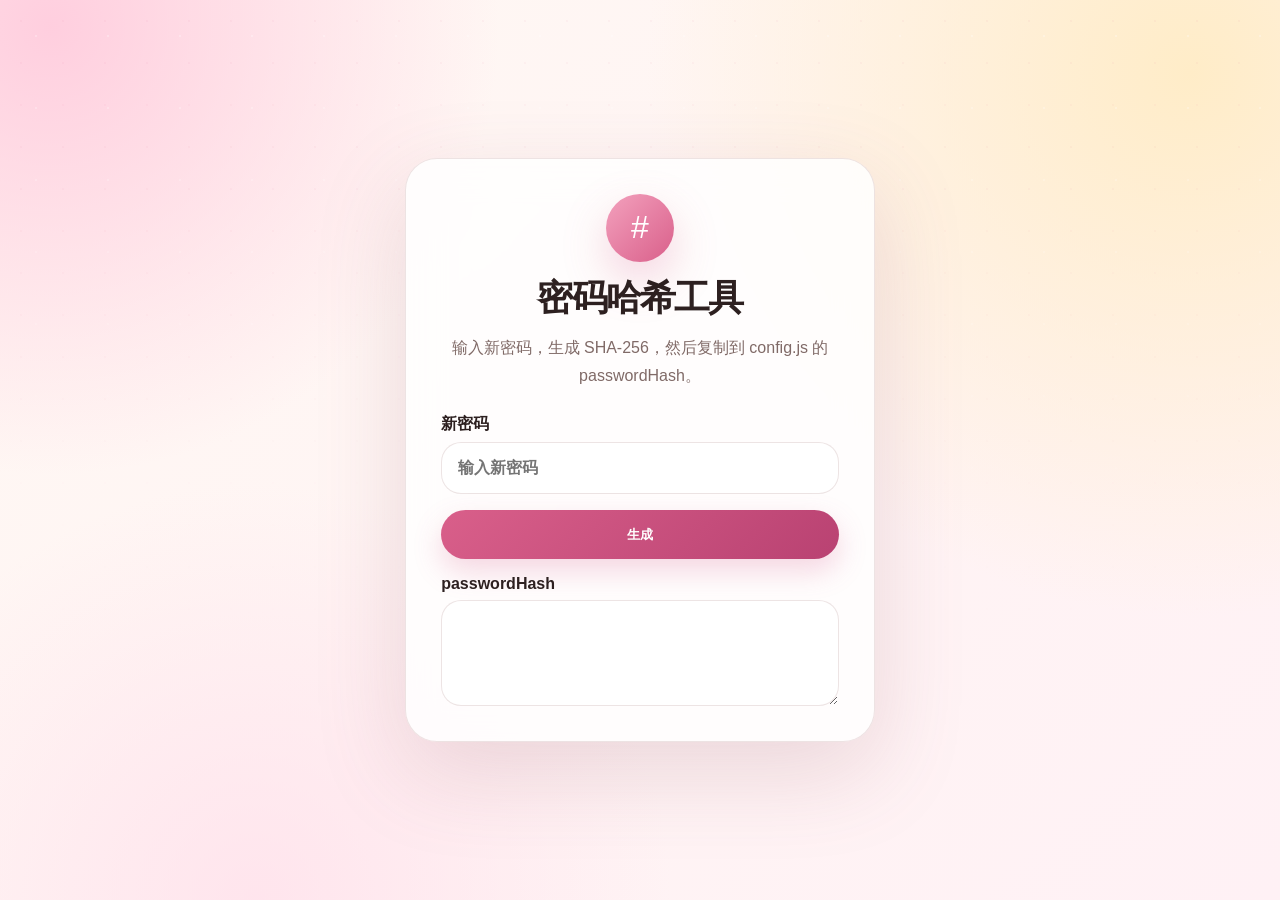
==== tools/password.html @ 84219e4f "Add files via upload" ====
<!doctype html>
<html lang="zh-CN">
<head>
  <meta charset="utf-8" />
  <meta name="viewport" content="width=device-width, initial-scale=1" />
  <title>密码哈希生成工具</title>
  <link rel="stylesheet" href="../assets/css/style.css" />
</head>
<body class="login-body">
  <main class="login-card">
    <div class="brand-mark">#</div>
    <h1>密码哈希工具</h1>
    <p class="muted">输入新密码，生成 SHA-256，然后复制到 config.js 的 passwordHash。</p>
    <div class="form">
      <label>新密码<input id="pwd" type="text" placeholder="输入新密码" /></label>
      <button id="btn">生成</button>
      <label>passwordHash<textarea id="out" rows="4" readonly></textarea></label>
    </div>
  </main>
  <script src="../assets/js/auth.js"></script>
  <script>
    document.getElementById('btn').addEventListener('click', async () => {
      const pwd = document.getElementById('pwd').value;
      document.getElementById('out').value = await sha256(pwd);
    });
  </script>
</body>
</html>
---- assets/css/style.css ----
:root {
  --bg: #fff8f3;
  --bg2: #fff1f5;
  --card: rgba(255, 255, 255, .76);
  --card-strong: rgba(255, 255, 255, .92);
  --text: #2d2020;
  --muted: #806a67;
  --line: rgba(143, 87, 89, .16);
  --accent: #d95f8a;
  --accent-dark: #b94272;
  --cream: #fff1d8;
  --pink: #ffd7e6;
  --rose: #f3a1bd;
  --shadow: 0 30px 90px rgba(145, 85, 102, .18);
}

* { box-sizing: border-box; }
html { scroll-behavior: smooth; }
body {
  margin: 0;
  font-family: ui-sans-serif, -apple-system, BlinkMacSystemFont, "Segoe UI", "PingFang SC", "Microsoft YaHei", Arial, sans-serif;
  color: var(--text);
  background:
    radial-gradient(circle at 4% 3%, rgba(255, 199, 219, .85), transparent 28rem),
    radial-gradient(circle at 93% 8%, rgba(255, 236, 198, .96), transparent 34rem),
    radial-gradient(circle at 20% 100%, rgba(255, 220, 233, .65), transparent 26rem),
    linear-gradient(135deg, var(--bg), var(--bg2));
  min-height: 100vh;
}
body::before {
  content: "";
  position: fixed;
  inset: 0;
  pointer-events: none;
  background-image:
    radial-gradient(circle, rgba(217,95,138,.12) 1px, transparent 1.5px),
    radial-gradient(circle, rgba(255,255,255,.7) 1px, transparent 1.5px);
  background-size: 42px 42px, 72px 72px;
  mask-image: linear-gradient(to bottom, rgba(0,0,0,.4), transparent 72%);
}

a { color: inherit; text-decoration: none; }
button, .button {
  border: 0;
  border-radius: 999px;
  padding: .95rem 1.35rem;
  background: linear-gradient(135deg, var(--accent), var(--accent-dark));
  color: white;
  cursor: pointer;
  font-weight: 800;
  box-shadow: 0 12px 28px rgba(217, 95, 138, .25);
  transition: transform .2s ease, box-shadow .2s ease, opacity .2s ease;
}
button:hover, .button:hover { transform: translateY(-2px); box-shadow: 0 18px 38px rgba(217, 95, 138, .32); }
.button.secondary, button.ghost {
  background: rgba(255,255,255,.68);
  color: var(--text);
  border: 1px solid var(--line);
  box-shadow: none;
}

.topbar {
  position: sticky;
  top: 0;
  z-index: 10;
  display: flex;
  justify-content: space-between;
  align-items: center;
  gap: 1rem;
  padding: 1rem min(5vw, 4rem);
  backdrop-filter: blur(20px);
  background: rgba(255, 248, 243, .78);
  border-bottom: 1px solid var(--line);
}
.logo { font-weight: 950; letter-spacing: -.02em; }
nav { display: flex; align-items: center; gap: .75rem; flex-wrap: wrap; }
nav a { color: var(--muted); font-weight: 800; font-size: .95rem; }
nav a:hover { color: var(--accent-dark); }

.hero {
  min-height: calc(100vh - 72px);
  display: grid;
  grid-template-columns: minmax(0, 1.15fr) minmax(280px, .85fr);
  gap: 2rem;
  align-items: center;
  padding: 6rem min(5vw, 4rem) 5rem;
}
.hero-copy { position: relative; z-index: 1; }
.eyebrow, .section-title p, .login-kicker {
  margin: 0 0 .75rem;
  color: var(--accent-dark);
  font-weight: 950;
  letter-spacing: .14em;
  text-transform: uppercase;
}
h1 {
  font-size: clamp(3rem, 8vw, 7.2rem);
  line-height: .92;
  margin: 0;
  letter-spacing: -.065em;
}
.hero-subtitle {
  margin: 1.5rem 0 1.25rem;
  font-size: 1.12rem;
  line-height: 1.9;
  color: var(--muted);
  max-width: 48rem;
}
.hero-quote {
  display: inline-flex;
  max-width: 100%;
  margin: .25rem 0 1.8rem;
  padding: .85rem 1.05rem;
  border: 1px solid var(--line);
  border-radius: 999px;
  background: rgba(255,255,255,.58);
  color: var(--accent-dark);
  font-weight: 900;
}
.hero-actions { display: flex; gap: 1rem; flex-wrap: wrap; }
.hero-side { display: grid; gap: 1rem; }

.count-card, .mini-card, .private-card, .card, .message-box, .timeline-item, .login-card, .date-card, .wish-item, .letter-card {
  background: var(--card);
  border: 1px solid var(--line);
  box-shadow: var(--shadow);
  border-radius: 2rem;
  backdrop-filter: blur(18px);
}
.count-card {
  min-height: 22rem;
  display: grid;
  place-items: center;
  text-align: center;
  padding: 2rem;
  background:
    linear-gradient(160deg, rgba(255,255,255,.8), rgba(255,242,230,.72)),
    radial-gradient(circle at 65% 20%, rgba(255, 190, 214, .55), transparent 14rem);
}
.count-card strong {
  display: block;
  font-size: clamp(4.5rem, 12vw, 9rem);
  color: var(--accent);
  line-height: 1;
  letter-spacing: -.08em;
}
.count-card span, .mini-card span { color: var(--muted); font-weight: 850; }
.mini-card { padding: 1.25rem 1.4rem; display: grid; gap: .35rem; }
.mini-card strong { font-size: 1.3rem; color: var(--accent-dark); }

.section { padding: 5.2rem min(5vw, 4rem); position: relative; }
.soft-section { background: rgba(255,255,255,.18); border-block: 1px solid rgba(255,255,255,.38); }
.section-title { margin-bottom: 2rem; }
.section-title h2 {
  margin: 0;
  font-size: clamp(2.1rem, 4.4vw, 4.4rem);
  letter-spacing: -.052em;
}
.section-title span { display: block; margin-top: .7rem; color: var(--muted); line-height: 1.8; }

.timeline { display: grid; gap: 1rem; }
.timeline-item {
  padding: 1.35rem;
  display: grid;
  grid-template-columns: 10rem 1fr;
  gap: 1.5rem;
}
.timeline-date { color: var(--accent-dark); font-weight: 950; }
.timeline-date span {
  display: block;
  width: 2.35rem;
  height: 2.35rem;
  margin-bottom: .6rem;
  border-radius: 999px;
  display: grid;
  place-items: center;
  color: #fff;
  background: linear-gradient(135deg, var(--rose), var(--accent));
}
.timeline-item h3, .card h3 { margin: 0 0 .55rem; font-size: 1.25rem; }
.timeline-item p, .card p, .letter-card p, .private-card { margin: 0; color: var(--muted); line-height: 1.88; }

.date-grid { display: grid; grid-template-columns: repeat(4, minmax(0, 1fr)); gap: 1rem; }
.date-card { padding: 1.25rem; background: var(--card-strong); }
.date-card p { margin: 0 0 .4rem; color: var(--accent-dark); font-weight: 900; }
.date-card h3 { margin: 0; font-size: 1.6rem; letter-spacing: -.04em; }
.date-card span { display: block; margin-top: .45rem; color: var(--muted); line-height: 1.6; }

.grid { display: grid; grid-template-columns: repeat(3, minmax(0, 1fr)); gap: 1rem; }
.photo {
  position: relative;
  overflow: hidden;
  min-height: 17rem;
  border-radius: 2rem;
  background:
    linear-gradient(135deg, rgba(255, 214, 227, .86), rgba(255, 245, 222, .9)),
    radial-gradient(circle at 70% 20%, rgba(217,95,138,.35), transparent 10rem);
  border: 1px solid var(--line);
  box-shadow: 0 18px 55px rgba(145, 85, 102, .12);
}
.photo.no-photo::before {
  content: "♡";
  position: absolute;
  inset: 0;
  display: grid;
  place-items: center;
  color: rgba(185, 66, 114, .26);
  font-size: 5rem;
}
.photo img { width: 100%; height: 100%; min-height: 17rem; object-fit: cover; display: block; }
.photo-caption {
  position: absolute;
  left: 1rem;
  right: 1rem;
  bottom: 1rem;
  display: grid;
  gap: .25rem;
  background: rgba(255,255,255,.82);
  border: 1px solid var(--line);
  border-radius: 1.35rem;
  padding: .85rem 1rem;
  backdrop-filter: blur(14px);
}
.photo-caption strong { color: var(--text); }
.photo-caption span { color: var(--muted); font-size: .9rem; line-height: 1.5; }

.cards { display: grid; grid-template-columns: repeat(2, minmax(0, 1fr)); gap: 1rem; }
.card, .private-card, .letter-card { padding: 1.5rem; }
.card-date { color: var(--accent-dark) !important; font-weight: 900; margin-bottom: .45rem !important; }
.diary-card { background: linear-gradient(160deg, rgba(255,255,255,.86), rgba(255,244,238,.72)); }

.wish-list { display: grid; grid-template-columns: repeat(3, minmax(0, 1fr)); gap: 1rem; }
.wish-item { padding: 1.1rem; display: flex; gap: .85rem; align-items: flex-start; background: var(--card-strong); }
.wish-item span { flex: 0 0 auto; width: 2rem; height: 2rem; border-radius: 999px; display: grid; place-items: center; color: #fff; background: var(--accent); font-weight: 900; }
.wish-item p { margin: .2rem 0 0; color: var(--muted); line-height: 1.7; font-weight: 760; }
.letter-card { max-width: 900px; }
.letter-card p + p { margin-top: 1rem; }

.message-box { padding: 1rem; display: grid; gap: 1rem; margin-bottom: 1rem; }
textarea, input {
  width: 100%;
  border: 1px solid var(--line);
  background: rgba(255,255,255,.82);
  border-radius: 1.25rem;
  padding: 1rem;
  font: inherit;
  color: var(--text);
  outline: none;
}
textarea:focus, input:focus { border-color: rgba(217,95,138,.55); box-shadow: 0 0 0 4px rgba(217,95,138,.09); }
footer { text-align: center; padding: 3rem 1rem; color: var(--muted); font-weight: 800; }

.login-body { display: grid; place-items: center; padding: 1rem; min-height: 100vh; overflow: hidden; }
.login-orb { position: fixed; border-radius: 999px; filter: blur(2px); opacity: .55; pointer-events: none; }
.orb-a { width: 24rem; height: 24rem; background: var(--pink); left: -8rem; top: 12%; }
.orb-b { width: 28rem; height: 28rem; background: var(--cream); right: -10rem; bottom: -5rem; }
.login-card { width: min(92vw, 470px); padding: 2.2rem; text-align: center; background: rgba(255,255,255,.82); position: relative; z-index: 1; }
.brand-mark {
  width: 4.25rem;
  height: 4.25rem;
  display: grid;
  place-items: center;
  margin: 0 auto 1rem;
  border-radius: 999px;
  background: linear-gradient(135deg, var(--rose), var(--accent));
  color: white;
  font-size: 2rem;
  box-shadow: 0 18px 45px rgba(217, 95, 138, .28);
}
.login-card h1 { font-size: 2.25rem; line-height: 1.12; letter-spacing: -.05em; }
.muted, .small-tip { color: var(--muted); line-height: 1.75; }
.form { display: grid; gap: 1rem; margin-top: 1.5rem; text-align: left; }
.form label { display: grid; gap: .45rem; font-weight: 850; }
.form button { width: 100%; }
.msg { color: #b42318; min-height: 1.25rem; margin: 0; text-align: center; }
.small-tip { margin-top: 1.5rem; font-size: .9rem; }

@media (max-width: 980px) {
  .hero { grid-template-columns: 1fr; padding-top: 4rem; }
  .date-grid, .grid, .wish-list { grid-template-columns: repeat(2, minmax(0, 1fr)); }
}
@media (max-width: 700px) {
  .topbar { align-items: flex-start; flex-direction: column; }
  nav { gap: .55rem; }
  nav a, nav button { font-size: .88rem; }
  .timeline-item { grid-template-columns: 1fr; }
  .date-grid, .grid, .cards, .wish-list { grid-template-columns: 1fr; }
  .hero { padding-inline: 1.1rem; }
  .section { padding: 4rem 1.1rem; }
}
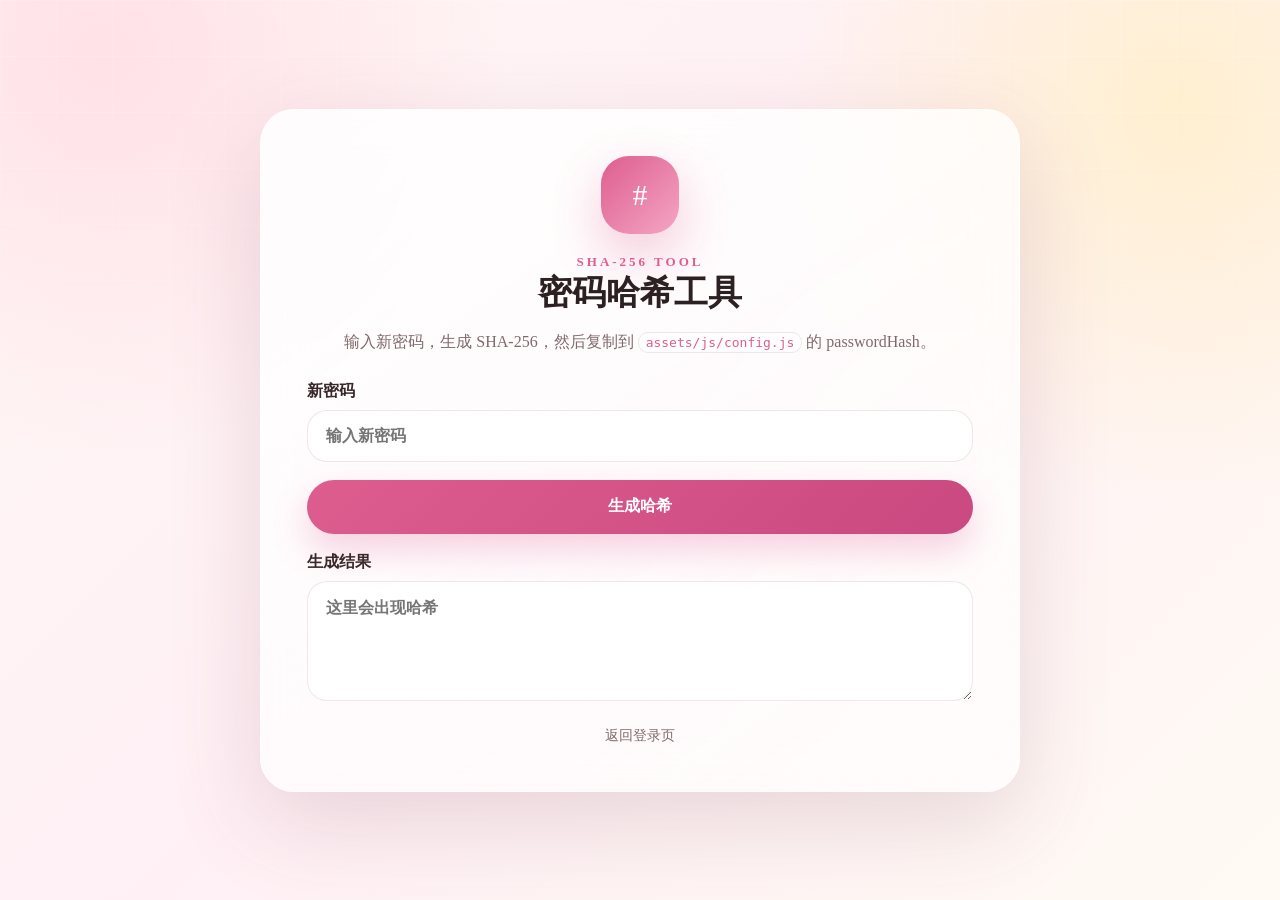
==== commit cc62005a: "Add files via upload" ====
--- a/tools/password.html
+++ b/tools/password.html
@@ -3,19 +3,23 @@
 <head>
   <meta charset="utf-8" />
   <meta name="viewport" content="width=device-width, initial-scale=1" />
-  <title>密码哈希生成工具</title>
+  <title>密码哈希工具</title>
   <link rel="stylesheet" href="../assets/css/style.css" />
 </head>
-<body class="login-body">
-  <main class="login-card">
-    <div class="brand-mark">#</div>
-    <h1>密码哈希工具</h1>
-    <p class="muted">输入新密码，生成 SHA-256，然后复制到 config.js 的 passwordHash。</p>
-    <div class="form">
-      <label>新密码<input id="pwd" type="text" placeholder="输入新密码" /></label>
-      <button id="btn">生成</button>
-      <label>passwordHash<textarea id="out" rows="4" readonly></textarea></label>
-    </div>
+<body class="login-page">
+  <main class="login-shell" style="grid-template-columns:1fr;min-height:100vh;max-width:760px;">
+    <section class="login-card luxury-card">
+      <div class="brand-orb">#</div>
+      <p class="eyebrow center">SHA-256 TOOL</p>
+      <h2>密码哈希工具</h2>
+      <p class="muted center">输入新密码，生成 SHA-256，然后复制到 <code>assets/js/config.js</code> 的 passwordHash。</p>
+      <div class="form-stack">
+        <label>新密码<input id="pwd" type="text" placeholder="输入新密码" /></label>
+        <button id="btn" class="primary-btn full" type="button">生成哈希</button>
+        <label>生成结果<textarea id="out" readonly placeholder="这里会出现哈希"></textarea></label>
+      </div>
+      <p class="tiny-note"><a href="../index.html">返回登录页</a></p>
+    </section>
   </main>
   <script src="../assets/js/auth.js"></script>
   <script>
--- a/assets/css/style.css
+++ b/assets/css/style.css
@@ -1,30 +1,32 @@
 :root {
-  --bg: #fff8f3;
-  --bg2: #fff1f5;
-  --card: rgba(255, 255, 255, .76);
-  --card-strong: rgba(255, 255, 255, .92);
-  --text: #2d2020;
-  --muted: #806a67;
-  --line: rgba(143, 87, 89, .16);
-  --accent: #d95f8a;
-  --accent-dark: #b94272;
-  --cream: #fff1d8;
-  --pink: #ffd7e6;
-  --rose: #f3a1bd;
-  --shadow: 0 30px 90px rgba(145, 85, 102, .18);
+  --bg: #fff7f4;
+  --bg2: #fff0f5;
+  --cream: #fff2dc;
+  --cream2: #fff9ed;
+  --rose: #de5d8f;
+  --rose2: #f4a6c4;
+  --rose3: #ffd9e7;
+  --ink: #2c2022;
+  --soft: #80696c;
+  --muted: #a18b8a;
+  --line: rgba(115, 64, 68, .12);
+  --card: rgba(255, 255, 255, .72);
+  --card2: rgba(255, 255, 255, .9);
+  --shadow: 0 30px 90px rgba(130, 70, 92, .18);
+  --shadow2: 0 16px 40px rgba(150, 86, 108, .14);
+  --radius: 34px;
 }
 
 * { box-sizing: border-box; }
 html { scroll-behavior: smooth; }
 body {
   margin: 0;
-  font-family: ui-sans-serif, -apple-system, BlinkMacSystemFont, "Segoe UI", "PingFang SC", "Microsoft YaHei", Arial, sans-serif;
-  color: var(--text);
+  font-family: ui-serif, Georgia, "Noto Serif SC", "Source Han Serif SC", "Microsoft YaHei", serif;
+  color: var(--ink);
   background:
-    radial-gradient(circle at 4% 3%, rgba(255, 199, 219, .85), transparent 28rem),
-    radial-gradient(circle at 93% 8%, rgba(255, 236, 198, .96), transparent 34rem),
-    radial-gradient(circle at 20% 100%, rgba(255, 220, 233, .65), transparent 26rem),
-    linear-gradient(135deg, var(--bg), var(--bg2));
+    radial-gradient(circle at 8% 6%, rgba(255, 219, 228, .8), transparent 28%),
+    radial-gradient(circle at 92% 12%, rgba(255, 239, 206, .95), transparent 28%),
+    linear-gradient(135deg, var(--bg), var(--bg2) 48%, #fffaf3);
   min-height: 100vh;
 }
 body::before {
@@ -33,258 +35,423 @@
   inset: 0;
   pointer-events: none;
   background-image:
-    radial-gradient(circle, rgba(217,95,138,.12) 1px, transparent 1.5px),
-    radial-gradient(circle, rgba(255,255,255,.7) 1px, transparent 1.5px);
-  background-size: 42px 42px, 72px 72px;
-  mask-image: linear-gradient(to bottom, rgba(0,0,0,.4), transparent 72%);
-}
-
+    linear-gradient(rgba(255,255,255,.35) 1px, transparent 1px),
+    linear-gradient(90deg, rgba(255,255,255,.28) 1px, transparent 1px);
+  background-size: 56px 56px;
+  mask-image: linear-gradient(to bottom, rgba(0,0,0,.5), transparent 70%);
+  z-index: -2;
+}
+.noise {
+  position: fixed;
+  inset: 0;
+  opacity: .035;
+  pointer-events: none;
+  z-index: 10;
+  background-image: url("data:image/svg+xml,%3Csvg viewBox='0 0 180 180' xmlns='http://www.w3.org/2000/svg'%3E%3Cfilter id='n'%3E%3CfeTurbulence type='fractalNoise' baseFrequency='.9' numOctaves='3' stitchTiles='stitch'/%3E%3C/filter%3E%3Crect width='100%25' height='100%25' filter='url(%23n)'/%3E%3C/svg%3E");
+}
 a { color: inherit; text-decoration: none; }
-button, .button {
+button, input, textarea { font: inherit; }
+code {
+  background: rgba(255,255,255,.7);
+  border: 1px solid var(--line);
+  padding: 2px 7px;
+  border-radius: 10px;
+  color: var(--rose);
+}
+
+/* login */
+.login-page { overflow-x: hidden; }
+.login-bg { position: fixed; inset: 0; overflow: hidden; pointer-events: none; }
+.float-heart {
+  position: absolute;
+  font-size: 180px;
+  color: rgba(222, 93, 143, .09);
+  animation: float 8s ease-in-out infinite;
+}
+.float-heart.h1 { left: 8%; top: 10%; }
+.float-heart.h2 { right: 12%; top: 18%; animation-delay: -2s; }
+.float-heart.h3 { left: 52%; bottom: 5%; animation-delay: -4s; }
+@keyframes float { 0%,100%{ transform: translateY(0) rotate(-8deg);} 50%{ transform: translateY(-22px) rotate(8deg);} }
+.login-shell {
+  width: min(1180px, calc(100% - 40px));
+  min-height: 100vh;
+  margin: 0 auto;
+  display: grid;
+  grid-template-columns: 1.1fr .9fr;
+  align-items: center;
+  gap: 54px;
+  padding: 54px 0;
+}
+.login-copy h1 {
+  margin: 10px 0 18px;
+  font-size: clamp(64px, 8vw, 112px);
+  line-height: .9;
+  letter-spacing: -5px;
+}
+.login-copy p:not(.eyebrow) {
+  max-width: 560px;
+  font-size: 18px;
+  line-height: 1.85;
+  color: var(--soft);
+}
+.mini-tags { display: flex; flex-wrap: wrap; gap: 10px; margin-top: 26px; }
+.mini-tags span {
+  padding: 9px 14px;
+  border-radius: 999px;
+  background: rgba(255,255,255,.62);
+  border: 1px solid var(--line);
+  box-shadow: var(--shadow2);
+}
+.login-card { padding: 46px; }
+.brand-orb {
+  width: 78px;
+  height: 78px;
+  display: grid;
+  place-items: center;
+  margin: 0 auto 20px;
+  border-radius: 28px;
+  background: linear-gradient(135deg, var(--rose), var(--rose2));
+  color: #fff;
+  font-size: 30px;
+  box-shadow: 0 20px 50px rgba(222,93,143,.32);
+}
+.login-card h2 { text-align: center; font-size: 34px; margin: 0 0 8px; }
+.form-stack { margin-top: 28px; display: grid; gap: 18px; }
+label { font-weight: 800; color: #3a282a; }
+input, textarea {
+  width: 100%;
+  margin-top: 8px;
+  border: 1px solid var(--line);
+  background: rgba(255,255,255,.85);
+  border-radius: 20px;
+  padding: 16px 18px;
+  outline: none;
+  transition: .2s ease;
+}
+textarea { min-height: 120px; resize: vertical; }
+input:focus, textarea:focus {
+  border-color: rgba(222, 93, 143, .5);
+  box-shadow: 0 0 0 5px rgba(222, 93, 143, .1);
+}
+.form-msg { min-height: 22px; color: var(--rose); font-weight: 800; text-align: center; }
+.tiny-note, .muted { color: var(--soft); }
+.tiny-note { text-align: center; margin: 22px 0 0; font-size: 14px; }
+.center { text-align: center; }
+
+/* common */
+.luxury-card {
+  background: linear-gradient(145deg, rgba(255,255,255,.86), rgba(255,255,255,.62));
+  border: 1px solid rgba(255,255,255,.65);
+  box-shadow: var(--shadow);
+  border-radius: var(--radius);
+  backdrop-filter: blur(20px);
+}
+.eyebrow {
+  margin: 0;
+  color: var(--rose);
+  font-weight: 900;
+  letter-spacing: 3px;
+  text-transform: uppercase;
+  font-size: 13px;
+}
+.primary-btn, .secondary-btn, .ghost-btn, .icon-btn {
   border: 0;
+  cursor: pointer;
+  transition: transform .18s ease, box-shadow .18s ease, background .18s ease;
+}
+.primary-btn {
+  display: inline-flex;
+  align-items: center;
+  justify-content: center;
+  min-height: 54px;
+  padding: 0 24px;
   border-radius: 999px;
-  padding: .95rem 1.35rem;
-  background: linear-gradient(135deg, var(--accent), var(--accent-dark));
+  background: linear-gradient(135deg, var(--rose), #c94980);
   color: white;
-  cursor: pointer;
-  font-weight: 800;
-  box-shadow: 0 12px 28px rgba(217, 95, 138, .25);
-  transition: transform .2s ease, box-shadow .2s ease, opacity .2s ease;
-}
-button:hover, .button:hover { transform: translateY(-2px); box-shadow: 0 18px 38px rgba(217, 95, 138, .32); }
-.button.secondary, button.ghost {
-  background: rgba(255,255,255,.68);
-  color: var(--text);
-  border: 1px solid var(--line);
-  box-shadow: none;
-}
-
+  font-weight: 900;
+  box-shadow: 0 16px 35px rgba(222,93,143,.27);
+}
+.primary-btn:hover, .secondary-btn:hover, .ghost-btn:hover, .icon-btn:hover { transform: translateY(-2px); }
+.secondary-btn, .ghost-btn {
+  min-height: 50px;
+  padding: 0 20px;
+  border-radius: 999px;
+  border: 1px solid var(--line);
+  background: rgba(255,255,255,.72);
+  font-weight: 900;
+}
+.full { width: 100%; }
+.section-pad { width: min(1700px, calc(100% - 80px)); margin: 0 auto; padding: 86px 0; }
+.section-title h2 {
+  margin: 8px 0 14px;
+  font-size: clamp(36px, 4vw, 68px);
+  letter-spacing: -2px;
+  line-height: 1.05;
+}
+.section-title p:not(.eyebrow) { color: var(--soft); line-height: 1.8; font-size: 17px; }
+.center-title { max-width: 840px; margin: 0 auto 42px; text-align: center; }
+.split-title { display: flex; align-items: end; justify-content: space-between; gap: 24px; margin-bottom: 32px; }
+.split-title > p { max-width: 560px; margin: 0; }
+.two-col { display: grid; grid-template-columns: .8fr 1.2fr; gap: 46px; align-items: start; }
+.sticky-title { position: sticky; top: 110px; }
+
+/* nav */
 .topbar {
   position: sticky;
   top: 0;
-  z-index: 10;
+  z-index: 9;
   display: flex;
+  align-items: center;
   justify-content: space-between;
+  padding: 18px 58px;
+  background: rgba(255, 248, 248, .73);
+  backdrop-filter: blur(20px);
+  border-bottom: 1px solid rgba(255,255,255,.72);
+}
+.logo { display: flex; align-items: center; gap: 10px; font-weight: 900; }
+.logo span {
+  width: 34px;
+  height: 34px;
+  display: grid;
+  place-items: center;
+  border-radius: 14px;
+  background: var(--rose);
+  color: white;
+}
+.nav { display: flex; align-items: center; gap: 20px; font-weight: 900; color: #60494d; }
+.nav a { opacity: .85; }
+.nav a:hover { opacity: 1; color: var(--rose); }
+
+/* hero */
+.hero-section {
+  min-height: calc(100vh - 82px);
+  display: grid;
+  grid-template-columns: 1.1fr .9fr;
   align-items: center;
-  gap: 1rem;
-  padding: 1rem min(5vw, 4rem);
-  backdrop-filter: blur(20px);
-  background: rgba(255, 248, 243, .78);
-  border-bottom: 1px solid var(--line);
-}
-.logo { font-weight: 950; letter-spacing: -.02em; }
-nav { display: flex; align-items: center; gap: .75rem; flex-wrap: wrap; }
-nav a { color: var(--muted); font-weight: 800; font-size: .95rem; }
-nav a:hover { color: var(--accent-dark); }
-
-.hero {
-  min-height: calc(100vh - 72px);
-  display: grid;
-  grid-template-columns: minmax(0, 1.15fr) minmax(280px, .85fr);
-  gap: 2rem;
-  align-items: center;
-  padding: 6rem min(5vw, 4rem) 5rem;
-}
-.hero-copy { position: relative; z-index: 1; }
-.eyebrow, .section-title p, .login-kicker {
-  margin: 0 0 .75rem;
-  color: var(--accent-dark);
+  gap: 54px;
+}
+.hero-copy h1 {
+  margin: 16px 0 24px;
+  font-size: clamp(72px, 8vw, 140px);
+  line-height: .88;
+  letter-spacing: -7px;
+  max-width: 880px;
+}
+.hero-subtitle {
+  max-width: 740px;
+  color: var(--soft);
+  font-size: 19px;
+  line-height: 1.9;
+}
+.hero-actions { display: flex; gap: 14px; margin-top: 34px; flex-wrap: wrap; }
+.hero-dashboard { padding: 52px; text-align: center; min-height: 390px; display: grid; align-content: center; }
+.dashboard-label { color: var(--soft); font-weight: 900; margin: 0 0 8px; }
+.huge-number {
+  font-family: ui-sans-serif, system-ui, -apple-system, BlinkMacSystemFont, "Segoe UI", sans-serif;
+  font-size: clamp(82px, 11vw, 180px);
   font-weight: 950;
-  letter-spacing: .14em;
-  text-transform: uppercase;
-}
-h1 {
-  font-size: clamp(3rem, 8vw, 7.2rem);
-  line-height: .92;
-  margin: 0;
-  letter-spacing: -.065em;
-}
-.hero-subtitle {
-  margin: 1.5rem 0 1.25rem;
-  font-size: 1.12rem;
-  line-height: 1.9;
-  color: var(--muted);
-  max-width: 48rem;
-}
-.hero-quote {
-  display: inline-flex;
-  max-width: 100%;
-  margin: .25rem 0 1.8rem;
-  padding: .85rem 1.05rem;
-  border: 1px solid var(--line);
-  border-radius: 999px;
+  line-height: 1;
+  color: var(--rose);
+  letter-spacing: -8px;
+}
+.dashboard-unit { margin: 8px 0 0; font-weight: 900; color: var(--soft); }
+.divider { height: 1px; background: var(--line); margin: 32px 0; }
+.quote { margin: 0; font-size: 19px; line-height: 1.7; font-weight: 900; }
+.daily-line { color: var(--soft); margin: 12px 0 0; }
+
+.ticker-wrap { overflow: hidden; border-block: 1px solid var(--line); background: rgba(255,255,255,.34); }
+.ticker { white-space: nowrap; padding: 18px 0; animation: marquee 24s linear infinite; font-weight: 900; color: var(--rose); }
+.ticker span { margin-right: 54px; }
+@keyframes marquee { from { transform: translateX(0); } to { transform: translateX(-50%); } }
+
+.stats-grid { display: grid; grid-template-columns: repeat(4, 1fr); gap: 18px; padding-top: 54px; padding-bottom: 54px; }
+.stat-card { padding: 26px; border-radius: 28px; background: rgba(255,255,255,.62); border: 1px solid var(--line); box-shadow: var(--shadow2); }
+.stat-card b { display: block; font-size: 28px; margin: 8px 0; }
+.stat-card small { color: var(--soft); line-height: 1.6; }
+
+/* calendar */
+.calendar-card { padding: 30px; }
+.calendar-head { display: flex; align-items: center; justify-content: space-between; gap: 16px; margin-bottom: 22px; }
+.calendar-head h3 { margin: 0; font-size: 30px; }
+.calendar-head p { margin: 4px 0 0; color: var(--soft); }
+.icon-btn {
+  width: 50px;
+  height: 50px;
+  border-radius: 18px;
+  background: rgba(255,255,255,.8);
+  border: 1px solid var(--line);
+  font-size: 34px;
+  color: var(--rose);
+}
+.weekday-row, .calendar-grid { display: grid; grid-template-columns: repeat(7, 1fr); gap: 10px; }
+.weekday-row { color: var(--muted); font-weight: 900; text-align: center; margin-bottom: 10px; }
+.day-cell {
+  min-height: 96px;
+  padding: 10px;
+  border-radius: 22px;
   background: rgba(255,255,255,.58);
-  color: var(--accent-dark);
-  font-weight: 900;
-}
-.hero-actions { display: flex; gap: 1rem; flex-wrap: wrap; }
-.hero-side { display: grid; gap: 1rem; }
-
-.count-card, .mini-card, .private-card, .card, .message-box, .timeline-item, .login-card, .date-card, .wish-item, .letter-card {
-  background: var(--card);
-  border: 1px solid var(--line);
-  box-shadow: var(--shadow);
-  border-radius: 2rem;
-  backdrop-filter: blur(18px);
-}
-.count-card {
-  min-height: 22rem;
-  display: grid;
-  place-items: center;
-  text-align: center;
-  padding: 2rem;
-  background:
-    linear-gradient(160deg, rgba(255,255,255,.8), rgba(255,242,230,.72)),
-    radial-gradient(circle at 65% 20%, rgba(255, 190, 214, .55), transparent 14rem);
-}
-.count-card strong {
-  display: block;
-  font-size: clamp(4.5rem, 12vw, 9rem);
-  color: var(--accent);
-  line-height: 1;
-  letter-spacing: -.08em;
-}
-.count-card span, .mini-card span { color: var(--muted); font-weight: 850; }
-.mini-card { padding: 1.25rem 1.4rem; display: grid; gap: .35rem; }
-.mini-card strong { font-size: 1.3rem; color: var(--accent-dark); }
-
-.section { padding: 5.2rem min(5vw, 4rem); position: relative; }
-.soft-section { background: rgba(255,255,255,.18); border-block: 1px solid rgba(255,255,255,.38); }
-.section-title { margin-bottom: 2rem; }
-.section-title h2 {
-  margin: 0;
-  font-size: clamp(2.1rem, 4.4vw, 4.4rem);
-  letter-spacing: -.052em;
-}
-.section-title span { display: block; margin-top: .7rem; color: var(--muted); line-height: 1.8; }
-
-.timeline { display: grid; gap: 1rem; }
-.timeline-item {
-  padding: 1.35rem;
-  display: grid;
-  grid-template-columns: 10rem 1fr;
-  gap: 1.5rem;
-}
-.timeline-date { color: var(--accent-dark); font-weight: 950; }
-.timeline-date span {
-  display: block;
-  width: 2.35rem;
-  height: 2.35rem;
-  margin-bottom: .6rem;
-  border-radius: 999px;
-  display: grid;
-  place-items: center;
-  color: #fff;
-  background: linear-gradient(135deg, var(--rose), var(--accent));
-}
-.timeline-item h3, .card h3 { margin: 0 0 .55rem; font-size: 1.25rem; }
-.timeline-item p, .card p, .letter-card p, .private-card { margin: 0; color: var(--muted); line-height: 1.88; }
-
-.date-grid { display: grid; grid-template-columns: repeat(4, minmax(0, 1fr)); gap: 1rem; }
-.date-card { padding: 1.25rem; background: var(--card-strong); }
-.date-card p { margin: 0 0 .4rem; color: var(--accent-dark); font-weight: 900; }
-.date-card h3 { margin: 0; font-size: 1.6rem; letter-spacing: -.04em; }
-.date-card span { display: block; margin-top: .45rem; color: var(--muted); line-height: 1.6; }
-
-.grid { display: grid; grid-template-columns: repeat(3, minmax(0, 1fr)); gap: 1rem; }
-.photo {
+  border: 1px solid rgba(255,255,255,.7);
   position: relative;
   overflow: hidden;
-  min-height: 17rem;
-  border-radius: 2rem;
+}
+.day-cell.dim { opacity: .35; }
+.day-cell.today { outline: 2px solid rgba(222,93,143,.45); }
+.day-cell.has-event { background: linear-gradient(145deg, #fff, #ffe7ef); box-shadow: 0 10px 30px rgba(222,93,143,.12); }
+.day-num { font-weight: 950; }
+.day-event { margin-top: 7px; font-size: 12px; color: var(--rose); font-weight: 900; line-height: 1.4; }
+.event-dot { width: 8px; height: 8px; border-radius: 50%; background: var(--rose); position: absolute; right: 12px; top: 13px; }
+.event-list { display: grid; gap: 14px; margin-top: 24px; }
+.event-item {
+  padding: 18px;
+  border-radius: 24px;
+  background: rgba(255,255,255,.6);
+  border: 1px solid var(--line);
+}
+.event-item b { display: block; }
+.event-item span { color: var(--rose); font-weight: 900; }
+.event-item p { margin: 8px 0 0 !important; font-size: 14px !important; }
+
+/* timeline */
+.timeline { max-width: 1120px; margin: 0 auto; position: relative; display: grid; gap: 22px; }
+.timeline::before { content: ""; position: absolute; left: 50%; top: 0; bottom: 0; width: 1px; background: var(--line); }
+.time-item { display: grid; grid-template-columns: 1fr 1fr; gap: 36px; align-items: center; }
+.time-card {
+  padding: 28px;
+  border-radius: 30px;
+  background: rgba(255,255,255,.68);
+  border: 1px solid var(--line);
+  box-shadow: var(--shadow2);
+}
+.time-item:nth-child(even) .time-card { grid-column: 2; }
+.time-date { color: var(--rose); font-weight: 950; letter-spacing: 2px; }
+.time-card h3 { margin: 10px 0; font-size: 26px; }
+.time-card p { margin: 0; color: var(--soft); line-height: 1.85; }
+
+/* album */
+.album-grid { display: grid; grid-template-columns: repeat(3, 1fr); gap: 22px; }
+.album-card {
+  min-height: 420px;
+  border-radius: 34px;
+  overflow: hidden;
+  position: relative;
+  background: rgba(255,255,255,.6);
+  border: 1px solid rgba(255,255,255,.75);
+  box-shadow: var(--shadow2);
+}
+.album-media { height: 100%; min-height: 420px; background-size: cover; background-position: center; }
+.album-placeholder {
+  height: 100%; min-height: 420px;
+  display: grid;
+  place-items: center;
   background:
-    linear-gradient(135deg, rgba(255, 214, 227, .86), rgba(255, 245, 222, .9)),
-    radial-gradient(circle at 70% 20%, rgba(217,95,138,.35), transparent 10rem);
-  border: 1px solid var(--line);
-  box-shadow: 0 18px 55px rgba(145, 85, 102, .12);
-}
-.photo.no-photo::before {
-  content: "♡";
+    radial-gradient(circle at 30% 20%, rgba(255,255,255,.8), transparent 24%),
+    linear-gradient(135deg, #ffe0eb, #fff2dc 62%, #fff);
+  color: rgba(222,93,143,.42);
+  font-size: 74px;
+  font-weight: 900;
+}
+.album-info {
   position: absolute;
-  inset: 0;
+  left: 18px;
+  right: 18px;
+  bottom: 18px;
+  padding: 20px;
+  border-radius: 26px;
+  background: rgba(255,255,255,.76);
+  backdrop-filter: blur(16px);
+  border: 1px solid rgba(255,255,255,.8);
+}
+.album-info .tag { color: var(--rose); font-weight: 950; font-size: 12px; letter-spacing: 2px; }
+.album-info h3 { margin: 6px 0; font-size: 24px; }
+.album-info p { margin: 0; color: var(--soft); line-height: 1.6; }
+
+/* diary wishes letter */
+.diary-list { display: grid; gap: 18px; }
+.diary-card, .wish-card {
+  padding: 28px;
+  border-radius: 30px;
+  background: rgba(255,255,255,.66);
+  border: 1px solid var(--line);
+  box-shadow: var(--shadow2);
+}
+.diary-card time { color: var(--rose); font-weight: 950; }
+.diary-card h3 { margin: 8px 0 10px; font-size: 28px; }
+.diary-card p, .letter-body p, .private-card p { color: var(--soft); line-height: 1.9; }
+.wish-grid { display: grid; grid-template-columns: repeat(3, 1fr); gap: 18px; }
+.wish-card { display: flex; gap: 16px; align-items: flex-start; }
+.check {
+  width: 34px;
+  height: 34px;
+  flex: 0 0 34px;
   display: grid;
   place-items: center;
-  color: rgba(185, 66, 114, .26);
-  font-size: 5rem;
-}
-.photo img { width: 100%; height: 100%; min-height: 17rem; object-fit: cover; display: block; }
-.photo-caption {
+  border-radius: 12px;
+  background: var(--rose3);
+  color: var(--rose);
+  font-weight: 950;
+}
+.wish-card.done .check { background: var(--rose); color: #fff; }
+.wish-card p { margin: 0; color: var(--soft); line-height: 1.7; font-weight: 800; }
+.letter-card { padding: 44px; }
+.letter-card h2 { font-size: clamp(36px, 4vw, 62px); line-height: 1.05; margin: 10px 0 24px; }
+.polaroid-stack { min-height: 520px; position: relative; }
+.polaroid {
   position: absolute;
-  left: 1rem;
-  right: 1rem;
-  bottom: 1rem;
-  display: grid;
-  gap: .25rem;
-  background: rgba(255,255,255,.82);
-  border: 1px solid var(--line);
-  border-radius: 1.35rem;
-  padding: .85rem 1rem;
-  backdrop-filter: blur(14px);
-}
-.photo-caption strong { color: var(--text); }
-.photo-caption span { color: var(--muted); font-size: .9rem; line-height: 1.5; }
-
-.cards { display: grid; grid-template-columns: repeat(2, minmax(0, 1fr)); gap: 1rem; }
-.card, .private-card, .letter-card { padding: 1.5rem; }
-.card-date { color: var(--accent-dark) !important; font-weight: 900; margin-bottom: .45rem !important; }
-.diary-card { background: linear-gradient(160deg, rgba(255,255,255,.86), rgba(255,244,238,.72)); }
-
-.wish-list { display: grid; grid-template-columns: repeat(3, minmax(0, 1fr)); gap: 1rem; }
-.wish-item { padding: 1.1rem; display: flex; gap: .85rem; align-items: flex-start; background: var(--card-strong); }
-.wish-item span { flex: 0 0 auto; width: 2rem; height: 2rem; border-radius: 999px; display: grid; place-items: center; color: #fff; background: var(--accent); font-weight: 900; }
-.wish-item p { margin: .2rem 0 0; color: var(--muted); line-height: 1.7; font-weight: 760; }
-.letter-card { max-width: 900px; }
-.letter-card p + p { margin-top: 1rem; }
-
-.message-box { padding: 1rem; display: grid; gap: 1rem; margin-bottom: 1rem; }
-textarea, input {
-  width: 100%;
-  border: 1px solid var(--line);
-  background: rgba(255,255,255,.82);
-  border-radius: 1.25rem;
-  padding: 1rem;
-  font: inherit;
-  color: var(--text);
-  outline: none;
-}
-textarea:focus, input:focus { border-color: rgba(217,95,138,.55); box-shadow: 0 0 0 4px rgba(217,95,138,.09); }
-footer { text-align: center; padding: 3rem 1rem; color: var(--muted); font-weight: 800; }
-
-.login-body { display: grid; place-items: center; padding: 1rem; min-height: 100vh; overflow: hidden; }
-.login-orb { position: fixed; border-radius: 999px; filter: blur(2px); opacity: .55; pointer-events: none; }
-.orb-a { width: 24rem; height: 24rem; background: var(--pink); left: -8rem; top: 12%; }
-.orb-b { width: 28rem; height: 28rem; background: var(--cream); right: -10rem; bottom: -5rem; }
-.login-card { width: min(92vw, 470px); padding: 2.2rem; text-align: center; background: rgba(255,255,255,.82); position: relative; z-index: 1; }
-.brand-mark {
-  width: 4.25rem;
-  height: 4.25rem;
+  width: 280px;
+  min-height: 360px;
+  background: #fff;
+  border-radius: 12px;
+  padding: 14px 14px 55px;
+  box-shadow: 0 26px 60px rgba(97, 51, 64, .18);
+}
+.polaroid:nth-child(1) { left: 8%; top: 6%; transform: rotate(-8deg); }
+.polaroid:nth-child(2) { right: 10%; top: 20%; transform: rotate(7deg); }
+.polaroid:nth-child(3) { left: 30%; bottom: 0; transform: rotate(-2deg); }
+.polaroid-img {
+  height: 255px;
+  border-radius: 8px;
+  background: linear-gradient(135deg, #ffe0eb, #fff2dc);
   display: grid;
   place-items: center;
-  margin: 0 auto 1rem;
-  border-radius: 999px;
-  background: linear-gradient(135deg, var(--rose), var(--accent));
-  color: white;
-  font-size: 2rem;
-  box-shadow: 0 18px 45px rgba(217, 95, 138, .28);
-}
-.login-card h1 { font-size: 2.25rem; line-height: 1.12; letter-spacing: -.05em; }
-.muted, .small-tip { color: var(--muted); line-height: 1.75; }
-.form { display: grid; gap: 1rem; margin-top: 1.5rem; text-align: left; }
-.form label { display: grid; gap: .45rem; font-weight: 850; }
-.form button { width: 100%; }
-.msg { color: #b42318; min-height: 1.25rem; margin: 0; text-align: center; }
-.small-tip { margin-top: 1.5rem; font-size: .9rem; }
-
-@media (max-width: 980px) {
-  .hero { grid-template-columns: 1fr; padding-top: 4rem; }
-  .date-grid, .grid, .wish-list { grid-template-columns: repeat(2, minmax(0, 1fr)); }
-}
-@media (max-width: 700px) {
-  .topbar { align-items: flex-start; flex-direction: column; }
-  nav { gap: .55rem; }
-  nav a, nav button { font-size: .88rem; }
-  .timeline-item { grid-template-columns: 1fr; }
-  .date-grid, .grid, .cards, .wish-list { grid-template-columns: 1fr; }
-  .hero { padding-inline: 1.1rem; }
-  .section { padding: 4rem 1.1rem; }
-}
+  color: rgba(222,93,143,.4);
+  font-size: 44px;
+  font-weight: 900;
+}
+.polaroid span { position: absolute; left: 22px; bottom: 18px; font-weight: 900; color: var(--soft); }
+
+/* messages/private */
+.message-card { padding: 30px; }
+.message-form { display: grid; gap: 14px; }
+.message-list { display: grid; gap: 14px; margin-top: 20px; }
+.message-item { padding: 18px; border-radius: 22px; background: rgba(255,255,255,.62); border: 1px solid var(--line); }
+.message-item b { color: var(--rose); }
+.message-item p { margin: 8px 0 0; color: var(--soft); line-height: 1.7; }
+.private-card { text-align: center; padding: 56px; max-width: 1000px; margin: 0 auto; }
+.private-card h2 { font-size: clamp(38px, 5vw, 80px); margin: 10px 0 20px; }
+.footer { text-align: center; padding: 44px 20px 70px; color: var(--soft); }
+
+@media (max-width: 1100px) {
+  .login-shell, .hero-section, .two-col { grid-template-columns: 1fr; }
+  .stats-grid, .album-grid, .wish-grid { grid-template-columns: repeat(2, 1fr); }
+  .topbar { padding: 14px 20px; align-items: flex-start; }
+  .nav { flex-wrap: wrap; justify-content: flex-end; gap: 10px 14px; }
+  .sticky-title { position: static; }
+  .reverse-on-mobile .section-title { order: -1; }
+}
+@media (max-width: 720px) {
+  .section-pad { width: min(100% - 28px, 1700px); padding: 58px 0; }
+  .login-shell { width: min(100% - 28px, 1180px); gap: 28px; }
+  .login-copy h1, .hero-copy h1 { letter-spacing: -3px; }
+  .login-card, .hero-dashboard, .letter-card, .private-card { padding: 28px; }
+  .stats-grid, .album-grid, .wish-grid { grid-template-columns: 1fr; }
+  .split-title { display: block; }
+  .timeline::before { left: 10px; }
+  .time-item { grid-template-columns: 1fr; padding-left: 28px; }
+  .time-item:nth-child(even) .time-card { grid-column: 1; }
+  .calendar-grid, .weekday-row { gap: 6px; }
+  .day-cell { min-height: 74px; padding: 7px; border-radius: 16px; }
+  .day-event { font-size: 10px; }
+  .polaroid-stack { display: none; }
+  .topbar { position: static; }
+  .nav a { font-size: 14px; }
+}
